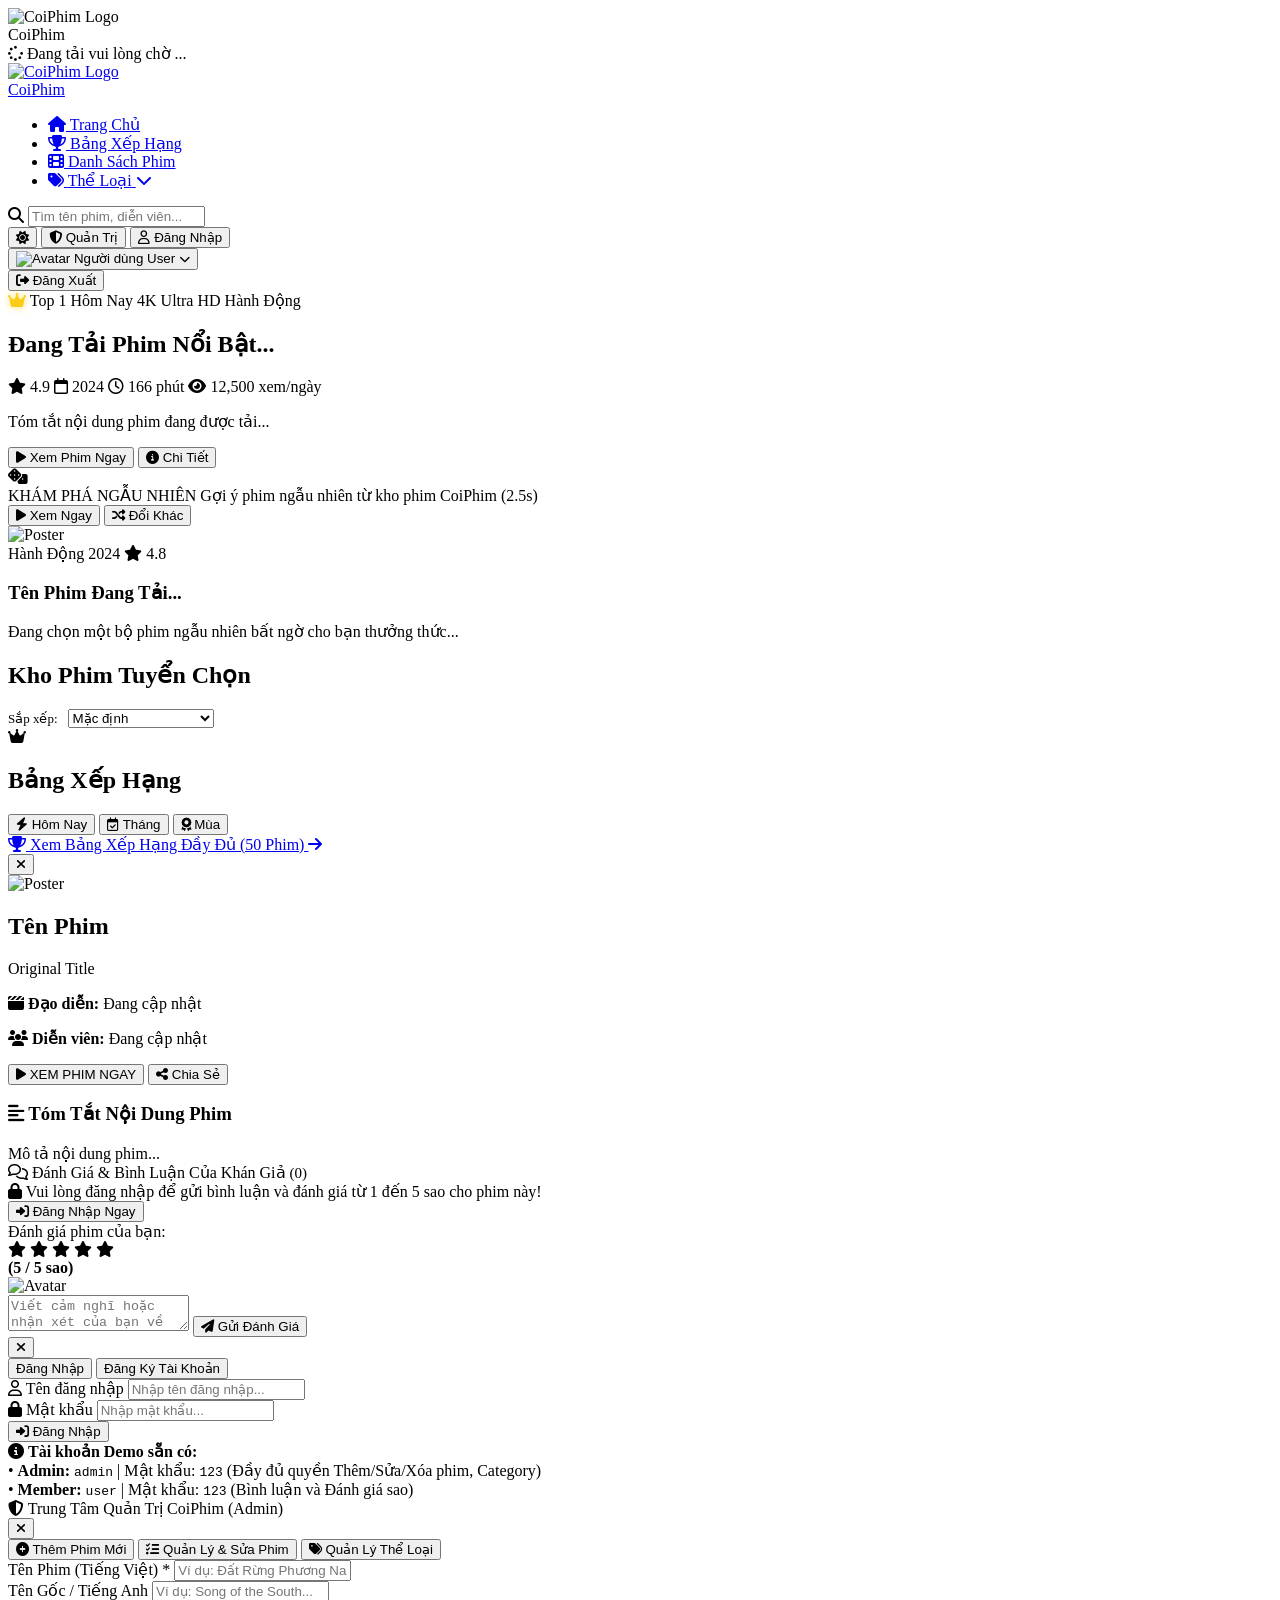
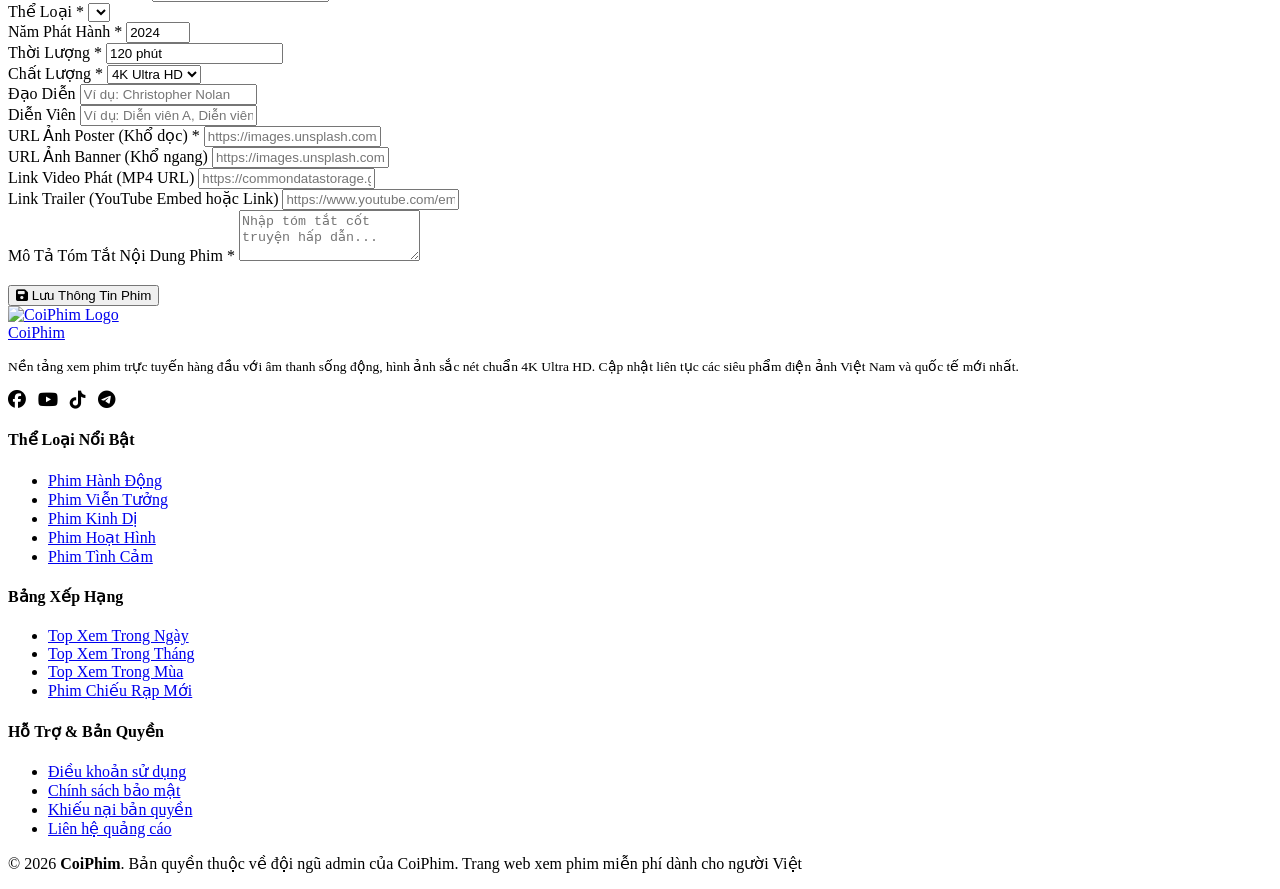
==== index.html @ 81f43e24 "Add files via upload" ====
<!DOCTYPE html>
<html lang="vi" data-theme="dark">
<head>
    <meta charset="UTF-8">
    <meta name="viewport" content="width=device-width, initial-scale=1.0">
    <title>CoiPhim - Xem Phim Online Chất Lượng Cao Miễn Phí</title>
    <!-- Favicon -->
    <link rel="icon" type="image/png" href="images/logo.png">
    <!-- Font Awesome 6 Icons -->
    <link rel="stylesheet" href="https://cdnjs.cloudflare.com/ajax/libs/font-awesome/6.4.2/css/all.min.css">
    <!-- Google Fonts: K2D -->
    <link rel="preconnect" href="https://fonts.googleapis.com">
    <link rel="preconnect" href="https://fonts.gstatic.com" crossorigin>
    <link href="https://fonts.googleapis.com/css2?family=K2D:ital,wght@0,300;0,400;0,500;0,600;0,700;0,800;1,400;1,600&display=swap" rel="stylesheet">
    <!-- Main CSS -->
    <link rel="stylesheet" href="css/style.css">
</head>
<body>

    <!-- ====================================================================
         1. MÀN HÌNH CHUYỂN CẢNH & LOADING (PAGE TRANSITION PRELOADER)
         ==================================================================== -->
    <div id="splash-screen">
        <div class="top-nav-progress" id="top-nav-progress"></div>
        <div class="splash-content">
            <div class="splash-logo-wrapper">
                <div class="splash-ring"></div>
                <div class="splash-ring-inner"></div>
                <img src="images/logo.png" alt="CoiPhim Logo" class="splash-logo-img">
            </div>
            <div class="splash-brand">
                <span class="brand-coi">Coi</span><span class="brand-phim">Phim</span>
            </div>
            <div class="splash-message" id="splash-message">
                <i class="fa-solid fa-spinner fa-spin" style="color: var(--color-gold); font-size: 15px;" id="splash-spinner"></i>
                <span id="splash-text">Đang tải vui lòng chờ</span>
                <span class="splash-dots">
                    <span>.</span><span>.</span><span>.</span>
                </span>
            </div>
            <div class="splash-progress-bar">
                <div class="splash-progress-fill" id="splash-progress-fill"></div>
            </div>
        </div>
    </div>

    <!-- ====================================================================
         2. HEADER & THANH ĐIỀU HƯỚNG
         ==================================================================== -->
    <header class="site-header">
        <div class="header-container">
            <!-- Brand Logo CoiPhim -->
            <a href="#" class="brand-logo" id="header-logo-link">
                <img src="images/logo.png" alt="CoiPhim Logo" class="brand-logo-img">
                <div>
                    <span class="brand-coi">Coi</span><span class="brand-phim">Phim</span>
                </div>
            </a>

            <!-- Navigation Links -->
            <ul class="nav-links">
                <li><a href="#" class="nav-link active" id="nav-home"><i class="fa-solid fa-house"></i> Trang Chủ</a></li>
                <li><a href="ranking.html" class="nav-link"><i class="fa-solid fa-trophy"></i> Bảng Xếp Hạng</a></li>
                <li><a href="#catalog-section" class="nav-link"><i class="fa-solid fa-film"></i> Danh Sách Phim</a></li>
                <!-- Thể Loại (Đồng bộ thiết kế với Bảng Xếp Hạng & Danh Sách Phim) -->
                <li class="nav-dropdown-item" id="header-filter-wrap">
                    <a href="javascript:void(0)" class="nav-link nav-dropdown-link" id="header-filter-btn" title="Danh mục thể loại phim">
                        <i class="fa-solid fa-tags"></i>
                        <span id="header-filter-label">Thể Loại</span>
                        <i class="fa-solid fa-chevron-down nav-dropdown-arrow"></i>
                    </a>
                    <div class="header-filter-dropdown" id="header-filter-dropdown">
                        <!-- Javascript sẽ render động danh sách thể loại vào đây -->
                    </div>
                </li>
            </ul>

            <!-- Header Actions -->
            <div class="header-actions">
                <!-- Search Box -->
                <div class="search-box">
                    <i class="fa-solid fa-magnifying-glass"></i>
                    <input type="text" id="search-input" placeholder="Tìm tên phim, diễn viên...">
                </div>

                <!-- Theme Toggle Button (Dark / Light Mode) -->
                <button class="theme-toggle-btn" id="theme-toggle-btn" title="Chuyển chế độ Sáng / Tối">
                    <i class="fa-solid fa-sun" id="theme-icon"></i>
                </button>

                <!-- Admin Button (Chỉ hiển thị khi Role là Admin) -->
                <button class="btn-admin-nav" id="btn-admin-nav">
                    <i class="fa-solid fa-shield-halved"></i> Quản Trị
                </button>

                <!-- Guest Login Button (Chưa đăng nhập) -->
                <button class="btn-login" id="btn-open-login">
                    <i class="fa-regular fa-user"></i> Đăng Nhập
                </button>

                <!-- User Profile Menu (Đã đăng nhập) -->
                <div class="user-profile-menu" id="user-profile-menu">
                    <button class="user-avatar-btn" id="user-avatar-btn">
                        <img src="" alt="Avatar" class="user-avatar-img" id="header-user-avatar">
                        <span class="user-name" id="header-user-name">Người dùng</span>
                        <span class="user-role-badge" id="header-user-role">User</span>
                        <i class="fa-solid fa-chevron-down" style="font-size: 11px; color: var(--text-secondary);"></i>
                    </button>
                    <div class="user-dropdown-content" id="user-dropdown-content">
                        <button class="dropdown-item" id="dropdown-admin-item" style="display: none;">
                            <i class="fa-solid fa-screwdriver-wrench" style="color: var(--color-gold);"></i> Bảng Quản Trị
                        </button>
                        <div class="dropdown-divider" id="dropdown-admin-divider" style="display: none;"></div>
                        <button class="dropdown-item" id="btn-logout" style="color: var(--color-ruby);">
                            <i class="fa-solid fa-right-from-bracket"></i> Đăng Xuất
                        </button>
                    </div>
                </div>
            </div>
        </div>
    </header>

    <!-- ====================================================================
         3. HERO SHOWCASE SECTION (BANNER CHẠY TOP 10 LƯỢT XEM TRONG NGÀY)
         Tự động chuyển tiếp giữa Top 10 phim trong ngày mỗi 1 giây
         ==================================================================== -->
    <section class="hero-section" id="hero-banner" style="background-image: url('https://image.tmdb.org/t/p/w1280/uhUO7vQQKvCTfQWubOt5MAKokbL.jpg');">
        <div class="hero-overlay"></div>
        <div class="hero-container">
            <div class="hero-content" id="hero-content-box">
                <div class="hero-badge-wrap">
                    <span class="badge-featured" id="hero-rank-badge">
                        <i class="fa-solid fa-crown" style="color: #facc15; text-shadow: 0 0 8px rgba(250, 204, 21, 0.6);"></i> <span>Top 1 Hôm Nay</span>
                    </span>
                    <span class="badge-quality" id="hero-quality">4K Ultra HD</span>
                    <span class="badge-quality" id="hero-category">Hành Động</span>
                </div>
                <h1 class="hero-title" id="hero-title">Đang Tải Phim Nổi Bật...</h1>
                <div class="hero-meta">
                    <span class="hero-rating"><i class="fa-solid fa-star"></i> <span id="hero-rating">4.9</span></span>
                    <span><i class="fa-regular fa-calendar"></i> <span id="hero-year">2024</span></span>
                    <span><i class="fa-regular fa-clock"></i> <span id="hero-duration">166 phút</span></span>
                    <span><i class="fa-solid fa-eye"></i> <span id="hero-views">12,500</span> xem/ngày</span>
                </div>
                <p class="hero-description" id="hero-description">
                    Tóm tắt nội dung phim đang được tải...
                </p>
                <div class="hero-buttons">
                    <button class="btn-hero-watch" id="hero-watch-btn">
                        <i class="fa-solid fa-play"></i> Xem Phim Ngay
                    </button>
                    <button class="btn-hero-info" id="hero-info-btn">
                        <i class="fa-solid fa-circle-info"></i> Chi Tiết
                    </button>
                </div>
            </div>
        </div>
    </section>

    <!-- ====================================================================
         3.1. BANNER PHỤ: CHUYỂN NGẪU NHIÊN CÁC PHIM TRONG CƠ SỞ DỮ LIỆU
         - Cách banner chính một khoảng lớn hơn (margin-top: 55px)
         - Chiều rộng lớn khoảng một nửa chiều rộng banner chính (~820px)
         ==================================================================== -->
    <section class="sub-hero-banner" id="sub-hero-banner">
        <div class="sub-banner-container">
            <!-- Thanh Tiêu Đề & Hành Động Của Banner Phụ -->
            <div class="sub-banner-top-bar">
                <div class="sub-banner-label">
                    <div class="sub-banner-icon-box">
                        <i class="fa-solid fa-dice" id="sub-banner-dice-icon"></i>
                    </div>
                    <div>
                        <span class="sub-banner-title">KHÁM PHÁ NGẪU NHIÊN</span>
                        <span class="sub-banner-subtitle">Gợi ý phim ngẫu nhiên từ kho phim CoiPhim (2.5s)</span>
                    </div>
                </div>
                <div class="sub-banner-actions">
                    <button class="btn-sub-watch" id="btn-sub-watch">
                        <i class="fa-solid fa-play"></i> Xem Ngay
                    </button>
                    <button class="btn-sub-roll" id="btn-sub-roll" title="Đổi ngẫu nhiên phim khác ngay">
                        <i class="fa-solid fa-shuffle"></i> Đổi Khác
                    </button>
                </div>
            </div>

            <!-- Card Phim Ngẫu Nhiên Chuyển Động -->
            <div class="sub-banner-movie-card" id="sub-banner-card">
                <img src="" alt="Poster" class="sub-banner-poster" id="sub-banner-poster" onerror="this.onerror=null; this.src='https://images.unsplash.com/photo-1489599849927-2ee91cede3ba?auto=format&fit=crop&w=600&q=80';">
                <div class="sub-banner-info">
                    <div class="sub-banner-meta-row">
                        <span class="sub-banner-tag" id="sub-banner-category">Hành Động</span>
                        <span class="sub-banner-year" id="sub-banner-year">2024</span>
                        <span class="sub-banner-rating"><i class="fa-solid fa-star"></i> <span id="sub-banner-rating">4.8</span></span>
                        <span class="sub-banner-pulse-dot" title="Tự động cập nhật ngẫu nhiên mỗi 2,5 giây"></span>
                    </div>
                    <h3 class="sub-banner-title-movie" id="sub-banner-title">Tên Phim Đang Tải...</h3>
                    <p class="sub-banner-desc" id="sub-banner-desc">Đang chọn một bộ phim ngẫu nhiên bất ngờ cho bạn thưởng thức...</p>
                </div>
            </div>
        </div>
    </section>

    <!-- ====================================================================
         4 & 5. BỐ CỤC NỘI DUNG CHÍNH (2 CỘT):
         - CỘT CHÍNH (BÊN TRÁI): KHO PHIM TUYỂN CHỌN (10 PHIM / TRANG & PHÂN TRANG)
         - CỘT PHỤ (BÊN PHẢI): BẢNG XẾP HẠNG HÌNH CHỮ NHẬT THẲNG ĐỨNG
         ==================================================================== -->
    <div class="home-two-col-layout">
        <!-- CỘT CHÍNH (BÊN TRÁI): KHO PHIM TUYỂN CHỌN -->
        <main class="main-content" id="catalog-section">
            <!-- Toolbar tiêu đề & Sắp xếp -->
            <div class="catalog-toolbar">
                <div class="section-heading">
                    <div class="section-indicator"></div>
                    <h2 id="catalog-heading">Kho Phim Tuyển Chọn</h2>
                </div>

                <!-- Sắp xếp dropdown -->
                <div style="display: flex; align-items: center; gap: 10px;">
                    <label for="sort-select" style="font-size: 13px; color: var(--text-secondary);">Sắp xếp:</label>
                    <select id="sort-select" class="sort-select">
                        <option value="default">Mặc định</option>
                        <option value="views">Lượt xem nhiều nhất</option>
                        <option value="rating">Đánh giá cao nhất</option>
                        <option value="newest">Năm mới nhất</option>
                    </select>
                </div>
            </div>

            <!-- Lưới Phim Grid (12 phim / trang) -->
            <div class="movies-grid" id="movies-grid">
                <!-- Render động bằng JS -->
            </div>

            <!-- Thanh Phân Trang (Pagination: 12 phim / trang) -->
            <div class="pagination-wrapper" id="pagination-wrapper">
                <div class="pagination-controls" id="pagination-controls">
                    <!-- Render các nút trang động bằng JS -->
                </div>
            </div>
        </main>

        <!-- CỘT PHỤ (BÊN PHẢI): BẢNG XẾP HẠNG HÌNH CHỮ NHẬT THẲNG ĐỨNG -->
        <aside class="ranking-section" id="ranking-section">
            <div class="ranking-card vertical-ranking">
                <div class="ranking-header">
                    <div class="ranking-title-wrap">
                        <i class="fa-solid fa-crown ranking-icon"></i>
                        <h2 class="ranking-title">Bảng Xếp Hạng</h2>
                    </div>
                    <!-- Tabs Lựa Chọn: Hôm Nay, Tháng, Mùa -->
                    <div class="ranking-tabs">
                        <button class="ranking-tab-btn active" data-period="today">
                            <i class="fa-solid fa-bolt"></i> Hôm Nay
                        </button>
                        <button class="ranking-tab-btn" data-period="month">
                            <i class="fa-regular fa-calendar-check"></i> Tháng
                        </button>
                        <button class="ranking-tab-btn" data-period="season">
                            <i class="fa-solid fa-award"></i> Mùa
                        </button>
                    </div>
                </div>

                <!-- Top 3 Phim Dẫn Đầu (Xếp dọc) -->
                <div class="top3-grid" id="ranking-top3-grid">
                    <!-- Javascript sẽ render Top 3 vào đây -->
                </div>

                <!-- Các Phim Hạng 4 đến 10 (Xếp dọc) -->
                <div class="ranking-list-rest" id="ranking-rest-list">
                    <!-- Javascript sẽ render danh sách 4-10 vào đây -->
                </div>

                <!-- Nút liên kết đến Trang Bảng Xếp Hạng Toàn Diện -->
                <a href="ranking.html" class="btn-ranking-view-all">
                    <i class="fa-solid fa-trophy"></i> Xem Bảng Xếp Hạng Đầy Đủ (50 Phim) <i class="fa-solid fa-arrow-right"></i>
                </a>
            </div>
        </aside>
    </div>

    <!-- ====================================================================
         6. MODAL XEM CHI TIẾT PHIM, ĐÁNH GIÁ, COMMENT & NÚT XEM PHIM
         (Khi bấm vào thẻ phim: hiện mô tả, đánh giá, comment và nút Xem Phim.
          Bấm nút Xem Phim sẽ chuyển sang trang xem phim watch.html)
         ==================================================================== -->
    <div class="modal-overlay" id="player-modal">
        <div class="modal-container movie-detail-modal-container">
            <button class="modal-close-btn" id="modal-player-close" title="Đóng">
                <i class="fa-solid fa-xmark"></i>
            </button>

            <!-- Banner Header của Modal Chi Tiết Phim -->
            <div class="modal-detail-hero" id="modal-detail-hero">
                <div class="modal-detail-hero-overlay"></div>
                <div class="modal-detail-hero-content">
                    <img src="" alt="Poster" class="modal-detail-poster" id="detail-modal-poster" onerror="this.onerror=null; this.src='https://images.unsplash.com/photo-1489599849927-2ee91cede3ba?auto=format&fit=crop&w=600&q=80';">
                    <div class="modal-detail-main-info">
                        <h2 class="modal-movie-title" id="player-movie-title">Tên Phim</h2>
                        <div class="modal-movie-original" id="player-movie-original">Original Title</div>

                        <div class="modal-movie-tags" id="player-movie-tags">
                            <!-- Tags JS chèn vào -->
                        </div>

                        <div class="modal-crew-meta">
                            <p><strong><i class="fa-solid fa-clapperboard" style="color: var(--color-gold);"></i> Đạo diễn:</strong> <span id="detail-modal-director">Đang cập nhật</span></p>
                            <p><strong><i class="fa-solid fa-users" style="color: var(--color-lapis);"></i> Diễn viên:</strong> <span id="detail-modal-actors">Đang cập nhật</span></p>
                        </div>

                        <!-- NÚT BẤM XEM PHIM ĐỂ LOAD SANG TRANG XEM PHIM MỚI (watch.html) -->
                        <div class="modal-action-row">
                            <button class="btn-detail-watch-now" id="btn-modal-watch-now">
                                <i class="fa-solid fa-play"></i> XEM PHIM NGAY
                            </button>
                            <button class="btn-detail-share" id="btn-modal-share" title="Sao chép liên kết">
                                <i class="fa-solid fa-share-nodes"></i> Chia Sẻ
                            </button>
                        </div>
                    </div>
                </div>
            </div>

            <!-- Nội dung tóm tắt & Bình luận cuộn được -->
            <div class="modal-scrollable-body">
                <!-- Tóm tắt nội dung -->
                <div class="modal-synopsis-section">
                    <h3 class="modal-section-title"><i class="fa-solid fa-align-left" style="color: var(--color-ruby);"></i> Tóm Tắt Nội Dung Phim</h3>
                    <div class="modal-synopsis" id="player-movie-description">
                        Mô tả nội dung phim...
                    </div>
                </div>

                <!-- KHU VỰC BÌNH LUẬN VÀ ĐÁNH GIÁ PHIM -->
                <div class="comments-section">
                    <div class="comments-header">
                        <div class="comments-count-title">
                            <i class="fa-regular fa-comments" style="color: var(--color-ruby);"></i>
                            Đánh Giá & Bình Luận Của Khán Giả
                            <span id="player-comment-counter" style="color: var(--color-gold); font-size: 15px;">(0)</span>
                        </div>
                    </div>

                    <!-- THÔNG BÁO CHO KHÁCH CHƯA ĐĂNG NHẬP -->
                    <div class="auth-warning-box" id="auth-warning-box">
                        <div class="auth-warning-text">
                            <i class="fa-solid fa-lock"></i>
                            <span>Vui lòng đăng nhập để gửi bình luận và đánh giá từ 1 đến 5 sao cho phim này!</span>
                        </div>
                        <button class="btn-auth-trigger" id="btn-trigger-login-comment">
                            <i class="fa-solid fa-right-to-bracket"></i> Đăng Nhập Ngay
                        </button>
                    </div>

                    <!-- KHUNG ĐÁNH GIÁ SAO VÀ BÌNH LUẬN KHI ĐÃ ĐĂNG NHẬP -->
                    <div class="comment-form-box" id="comment-form-box">
                        <div class="rating-input-row">
                            <span>Đánh giá phim của bạn:</span>
                            <div class="star-rating-select" id="star-rating-select">
                                <i class="fa-solid fa-star active" data-rating="1"></i>
                                <i class="fa-solid fa-star active" data-rating="2"></i>
                                <i class="fa-solid fa-star active" data-rating="3"></i>
                                <i class="fa-solid fa-star active" data-rating="4"></i>
                                <i class="fa-solid fa-star active" data-rating="5"></i>
                            </div>
                            <span id="selected-rating-text" style="color: var(--color-gold); font-weight: 700;">(5 / 5 sao)</span>
                        </div>

                        <div class="comment-input-area">
                            <img src="" alt="Avatar" class="comment-avatar-current" id="comment-current-avatar">
                            <div class="comment-input-wrap">
                                <textarea class="comment-textarea" id="comment-text-input" placeholder="Viết cảm nghĩ hoặc nhận xét của bạn về bộ phim này..."></textarea>
                                <button class="comment-submit-btn" id="btn-submit-comment">
                                    <i class="fa-solid fa-paper-plane"></i> Gửi Đánh Giá
                                </button>
                            </div>
                        </div>
                    </div>

                    <!-- DANH SÁCH BÌNH LUẬN -->
                    <div class="comments-list" id="comments-list-container">
                        <!-- Render động bằng JS -->
                    </div>
                </div>
            </div>
        </div>
    </div>

    <!-- ====================================================================
         7. MODAL ĐĂNG NHẬP / ĐĂNG KÝ
         ==================================================================== -->
    <div class="modal-overlay" id="auth-modal">
        <div class="auth-modal-card">
            <button class="modal-close-btn" id="modal-auth-close" title="Đóng">
                <i class="fa-solid fa-xmark"></i>
            </button>

            <!-- Tabs Chuyển Đổi Đăng Nhập / Đăng Ký -->
            <div class="auth-modal-tabs">
                <button class="auth-tab-btn active" id="tab-login-btn">Đăng Nhập</button>
                <button class="auth-tab-btn" id="tab-register-btn">Đăng Ký Tài Khoản</button>
            </div>

            <!-- Form Đăng Nhập -->
            <form id="form-login">
                <div class="form-group">
                    <label for="login-username"><i class="fa-regular fa-user"></i> Tên đăng nhập</label>
                    <input type="text" id="login-username" class="form-control" placeholder="Nhập tên đăng nhập..." required autocomplete="username">
                </div>
                <div class="form-group">
                    <label for="login-password"><i class="fa-solid fa-lock"></i> Mật khẩu</label>
                    <input type="password" id="login-password" class="form-control" placeholder="Nhập mật khẩu..." required autocomplete="current-password">
                </div>
                <button type="submit" class="btn-form-submit">
                    <i class="fa-solid fa-right-to-bracket"></i> Đăng Nhập
                </button>

                <!-- Gợi ý tài khoản demo -->
                <div class="demo-account-hint">
                    <i class="fa-solid fa-circle-info" style="color: var(--color-gold);"></i> <strong>Tài khoản Demo sẵn có:</strong><br>
                    • <strong>Admin:</strong> <code>admin</code> | Mật khẩu: <code>123</code> (Đầy đủ quyền Thêm/Sửa/Xóa phim, Category)<br>
                    • <strong>Member:</strong> <code>user</code> | Mật khẩu: <code>123</code> (Bình luận và Đánh giá sao)
                </div>
            </form>

            <!-- Form Đăng Ký (Ban đầu ẩn) -->
            <form id="form-register" style="display: none;">
                <div class="form-group">
                    <label for="register-fullname"><i class="fa-solid fa-signature"></i> Họ và tên</label>
                    <input type="text" id="register-fullname" class="form-control" placeholder="Ví dụ: Nguyễn Văn A..." required>
                </div>
                <div class="form-group">
                    <label for="register-username"><i class="fa-regular fa-user"></i> Tên đăng nhập</label>
                    <input type="text" id="register-username" class="form-control" placeholder="Tên đăng nhập không dấu..." required autocomplete="username">
                </div>
                <div class="form-group">
                    <label for="register-password"><i class="fa-solid fa-lock"></i> Mật khẩu</label>
                    <input type="password" id="register-password" class="form-control" placeholder="Tạo mật khẩu..." required autocomplete="new-password">
                </div>
                <button type="submit" class="btn-form-submit" style="background: linear-gradient(135deg, var(--color-lapis), var(--color-lapis-dark));">
                    <i class="fa-solid fa-user-plus"></i> Tạo Tài Khoản Mới
                </button>
            </form>
        </div>
    </div>

    <!-- ====================================================================
         8. BẢNG QUẢN TRỊ ADMIN (ADMIN PANEL)
         (Chỉ tài khoản Role = 'admin' mới được phép sử dụng)
         ==================================================================== -->
    <div class="modal-overlay" id="admin-modal">
        <div class="admin-modal-card">
            <div class="admin-header">
                <div class="admin-title">
                    <i class="fa-solid fa-shield-halved"></i> Trung Tâm Quản Trị CoiPhim (Admin)
                </div>
                <button class="modal-close-btn" id="modal-admin-close" title="Đóng">
                    <i class="fa-solid fa-xmark"></i>
                </button>
            </div>

            <!-- Admin Tabs: Thêm Phim Mới, Quản Lý Phim, Thêm Category -->
            <div class="admin-tabs">
                <button class="admin-tab-btn active" id="admin-tab-add-btn">
                    <i class="fa-solid fa-plus-circle"></i> Thêm Phim Mới
                </button>
                <button class="admin-tab-btn" id="admin-tab-list-btn">
                    <i class="fa-solid fa-list-check"></i> Quản Lý & Sửa Phim
                </button>
                <button class="admin-tab-btn" id="admin-tab-cat-btn">
                    <i class="fa-solid fa-tags"></i> Quản Lý Thể Loại
                </button>
            </div>

            <div class="admin-body">
                <!-- TAB 1: FORM THÊM / CẬP NHẬT PHIM -->
                <div id="admin-tab-movie-form-wrap">
                    <form id="admin-movie-form">
                        <input type="hidden" id="admin-movie-id" value="">
                        <div class="admin-form-grid">
                            <div class="form-group">
                                <label for="m-title">Tên Phim (Tiếng Việt) *</label>
                                <input type="text" id="m-title" class="form-control" placeholder="Ví dụ: Đất Rừng Phương Nam..." required>
                            </div>
                            <div class="form-group">
                                <label for="m-original-title">Tên Gốc / Tiếng Anh</label>
                                <input type="text" id="m-original-title" class="form-control" placeholder="Ví dụ: Song of the South...">
                            </div>
                            <div class="form-group">
                                <label for="m-category">Thể Loại *</label>
                                <select id="m-category" class="form-control" required>
                                    <!-- Render categories từ DB -->
                                </select>
                            </div>
                            <div class="form-group">
                                <label for="m-year">Năm Phát Hành *</label>
                                <input type="number" id="m-year" class="form-control" min="1990" max="2030" value="2024" required>
                            </div>
                            <div class="form-group">
                                <label for="m-duration">Thời Lượng *</label>
                                <input type="text" id="m-duration" class="form-control" placeholder="Ví dụ: 120 phút" value="120 phút" required>
                            </div>
                            <div class="form-group">
                                <label for="m-quality">Chất Lượng *</label>
                                <select id="m-quality" class="form-control" required>
                                    <option value="4K Ultra HD">4K Ultra HD</option>
                                    <option value="FHD 1080p">FHD 1080p</option>
                                    <option value="HD 720p">HD 720p</option>
                                </select>
                            </div>
                            <div class="form-group">
                                <label for="m-director">Đạo Diễn</label>
                                <input type="text" id="m-director" class="form-control" placeholder="Ví dụ: Christopher Nolan">
                            </div>
                            <div class="form-group">
                                <label for="m-actors">Diễn Viên</label>
                                <input type="text" id="m-actors" class="form-control" placeholder="Ví dụ: Diễn viên A, Diễn viên B">
                            </div>
                            <div class="form-group grid-full-width">
                                <label for="m-poster">URL Ảnh Poster (Khổ dọc) *</label>
                                <input type="url" id="m-poster" class="form-control" placeholder="https://images.unsplash.com/..." required>
                            </div>
                            <div class="form-group grid-full-width">
                                <label for="m-banner">URL Ảnh Banner (Khổ ngang)</label>
                                <input type="url" id="m-banner" class="form-control" placeholder="https://images.unsplash.com/...">
                            </div>
                            <div class="form-group">
                                <label for="m-videourl">Link Video Phát (MP4 URL)</label>
                                <input type="url" id="m-videourl" class="form-control" placeholder="https://commondatastorage.googleapis.com/.../BigBuckBunny.mp4">
                            </div>
                            <div class="form-group">
                                <label for="m-trailerurl">Link Trailer (YouTube Embed hoặc Link)</label>
                                <input type="text" id="m-trailerurl" class="form-control" placeholder="https://www.youtube.com/embed/...">
                            </div>
                            <div class="form-group grid-full-width">
                                <label for="m-description">Mô Tả Tóm Tắt Nội Dung Phim *</label>
                                <textarea id="m-description" class="form-control" rows="3" placeholder="Nhập tóm tắt cốt truyện hấp dẫn..." required></textarea>
                            </div>
                        </div>

                        <div style="display: flex; gap: 12px; margin-top: 20px;">
                            <button type="submit" class="btn-form-submit" id="btn-save-movie">
                                <i class="fa-solid fa-floppy-disk"></i> Lưu Thông Tin Phim
                            </button>
                            <button type="button" class="btn-form-submit" id="btn-cancel-edit" style="display: none; background: #475569;">
                                Hủy Bỏ Sửa
                            </button>
                        </div>
                    </form>
                </div>

                <!-- TAB 2: DANH SÁCH & CẬP NHẬT / XÓA PHIM -->
                <div id="admin-tab-movie-list-wrap" style="display: none;">
                    <div class="admin-table-wrap">
                        <table class="admin-table">
                            <thead>
                                <tr>
                                    <th>Poster</th>
                                    <th>Tên Phim</th>
                                    <th>Thể Loại</th>
                                    <th>Năm</th>
                                    <th>Lượt Xem (Ngày)</th>
                                    <th>Đánh Giá</th>
                                    <th>Thao Tác</th>
                                </tr>
                            </thead>
                            <tbody id="admin-movies-tbody">
                                <!-- Render phim JS -->
                            </tbody>
                        </table>
                    </div>
                </div>

                <!-- TAB 3: QUẢN LÝ THỂ LOẠI (CATEGORY) -->
                <div id="admin-tab-category-wrap" style="display: none;">
                    <div class="category-manager-grid">
                        <!-- Form Thêm Category Mới -->
                        <div>
                            <h4 style="margin-bottom: 14px; color: var(--color-gold); font-size: 16px;">
                                <i class="fa-solid fa-plus"></i> Thêm Thể Loại Mới
                            </h4>
                            <form id="form-add-category">
                                <div class="form-group">
                                    <label for="cat-id">Mã định danh (ID - không dấu, viết liền)</label>
                                    <input type="text" id="cat-id" class="form-control" placeholder="Ví dụ: anime, drama, sports..." required>
                                </div>
                                <div class="form-group">
                                    <label for="cat-name">Tên hiển thị thể loại</label>
                                    <input type="text" id="cat-name" class="form-control" placeholder="Ví dụ: Anime Nhật Bản, Thể Thao..." required>
                                </div>
                                <button type="submit" class="btn-form-submit" style="background: linear-gradient(135deg, var(--color-gold), #b89428); color: #000;">
                                    <i class="fa-solid fa-check"></i> Xác Nhận Thêm Thể Loại
                                </button>
                            </form>
                        </div>

                        <!-- Danh Sách Thể Loại Hiện Có -->
                        <div>
                            <h4 style="margin-bottom: 14px; color: var(--color-gold); font-size: 16px;">
                                <i class="fa-solid fa-list"></i> Các Thể Loại Hiện Có
                            </h4>
                            <div class="category-list-box" id="admin-categories-list">
                                <!-- Render categories JS -->
                            </div>
                        </div>
                    </div>
                </div>
            </div>
        </div>
    </div>

    <!-- ====================================================================
         9. TOAST NOTIFICATION CONTAINER
         ==================================================================== -->
    <div id="toast-container"></div>

    <!-- ====================================================================
         10. FOOTER
         ==================================================================== -->
    <footer class="site-footer">
        <div class="footer-container">
            <div class="footer-col">
                <a href="#" class="brand-logo" style="margin-bottom: 12px;">
                    <img src="images/logo.png" alt="CoiPhim Logo" class="brand-logo-img">
                    <div>
                        <span class="brand-coi">Coi</span><span class="brand-phim">Phim</span>
                    </div>
                </a>
                <p style="font-size: 13.5px; color: var(--text-secondary); line-height: 1.6; margin-bottom: 14px;">
                    Nền tảng xem phim trực tuyến hàng đầu với âm thanh sống động, hình ảnh sắc nét chuẩn 4K Ultra HD. Cập nhật liên tục các siêu phẩm điện ảnh Việt Nam và quốc tế mới nhất.
                </p>
                <div style="display: flex; gap: 12px; color: var(--color-gold); font-size: 18px;">
                    <i class="fa-brands fa-facebook" style="cursor: pointer;"></i>
                    <i class="fa-brands fa-youtube" style="cursor: pointer;"></i>
                    <i class="fa-brands fa-tiktok" style="cursor: pointer;"></i>
                    <i class="fa-brands fa-telegram" style="cursor: pointer;"></i>
                </div>
            </div>

            <div class="footer-col">
                <h4>Thể Loại Nổi Bật</h4>
                <ul>
                    <li><a href="javascript:void(0)" onclick="filterByCategory('action')">Phim Hành Động</a></li>
                    <li><a href="javascript:void(0)" onclick="filterByCategory('sci-fi')">Phim Viễn Tưởng</a></li>
                    <li><a href="javascript:void(0)" onclick="filterByCategory('horror')">Phim Kinh Dị</a></li>
                    <li><a href="javascript:void(0)" onclick="filterByCategory('animation')">Phim Hoạt Hình</a></li>
                    <li><a href="javascript:void(0)" onclick="filterByCategory('romance')">Phim Tình Cảm</a></li>
                </ul>
            </div>

            <div class="footer-col">
                <h4>Bảng Xếp Hạng</h4>
                <ul>
                    <li><a href="#ranking-section" onclick="switchRankingPeriod('today')">Top Xem Trong Ngày</a></li>
                    <li><a href="#ranking-section" onclick="switchRankingPeriod('month')">Top Xem Trong Tháng</a></li>
                    <li><a href="#ranking-section" onclick="switchRankingPeriod('season')">Top Xem Trong Mùa</a></li>
                    <li><a href="#catalog-section">Phim Chiếu Rạp Mới</a></li>
                </ul>
            </div>

            <div class="footer-col">
                <h4>Hỗ Trợ & Bản Quyền</h4>
                <ul>
                    <li><a href="javascript:void(0)">Điều khoản sử dụng</a></li>
                    <li><a href="javascript:void(0)">Chính sách bảo mật</a></li>
                    <li><a href="javascript:void(0)">Khiếu nại bản quyền</a></li>
                    <li><a href="javascript:void(0)">Liên hệ quảng cáo</a></li>
                </ul>
            </div>
        </div>

        <div class="footer-bottom">
            <p>© 2026 <strong>CoiPhim</strong>. Bản quyền thuộc về đội ngũ admin của CoiPhim. Trang web xem phim miễn phí dành cho người Việt</p>
        </div>
    </footer>

    <!-- Scripts -->
    <script src="js/data.js"></script>
    <script src="js/auth.js"></script>
    <script src="js/page-transition.js"></script>
    <script src="js/app.js"></script>
    <script src="js/the-watcher.js"></script>
</body>
</html>
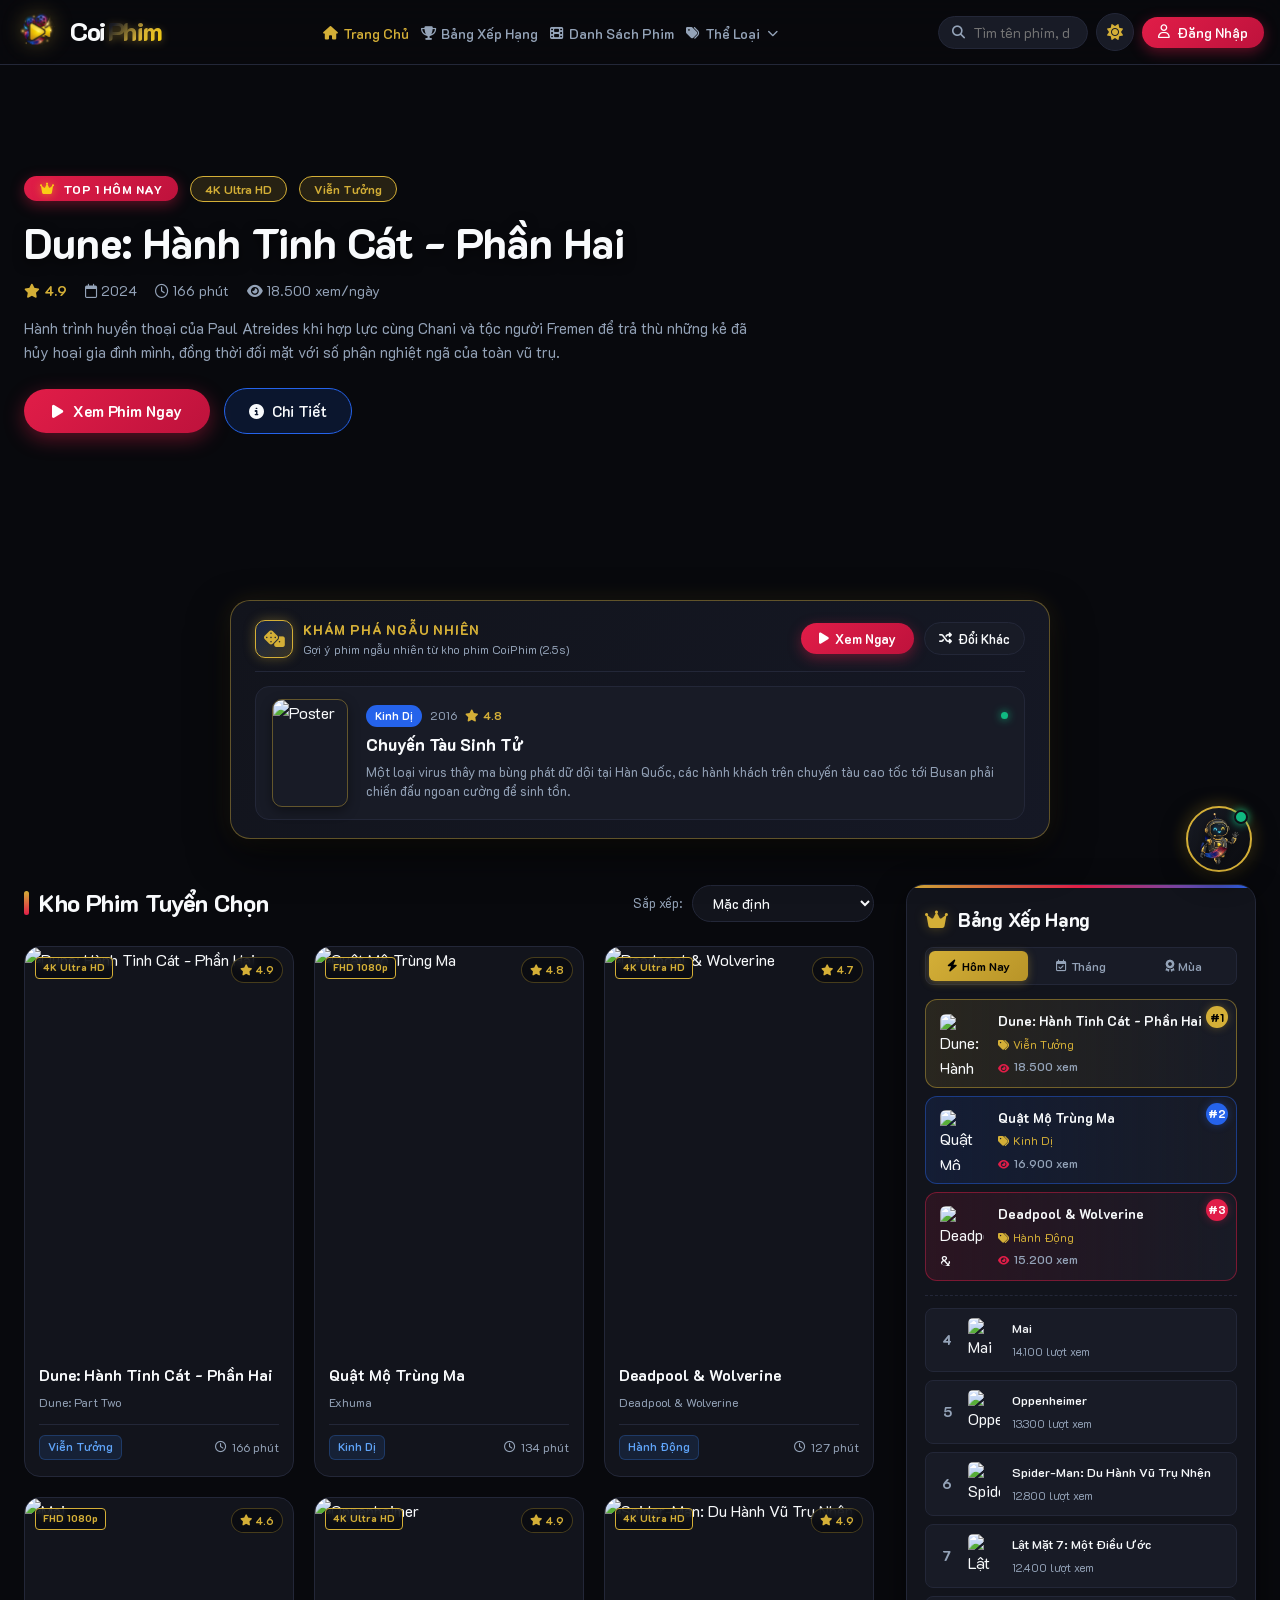
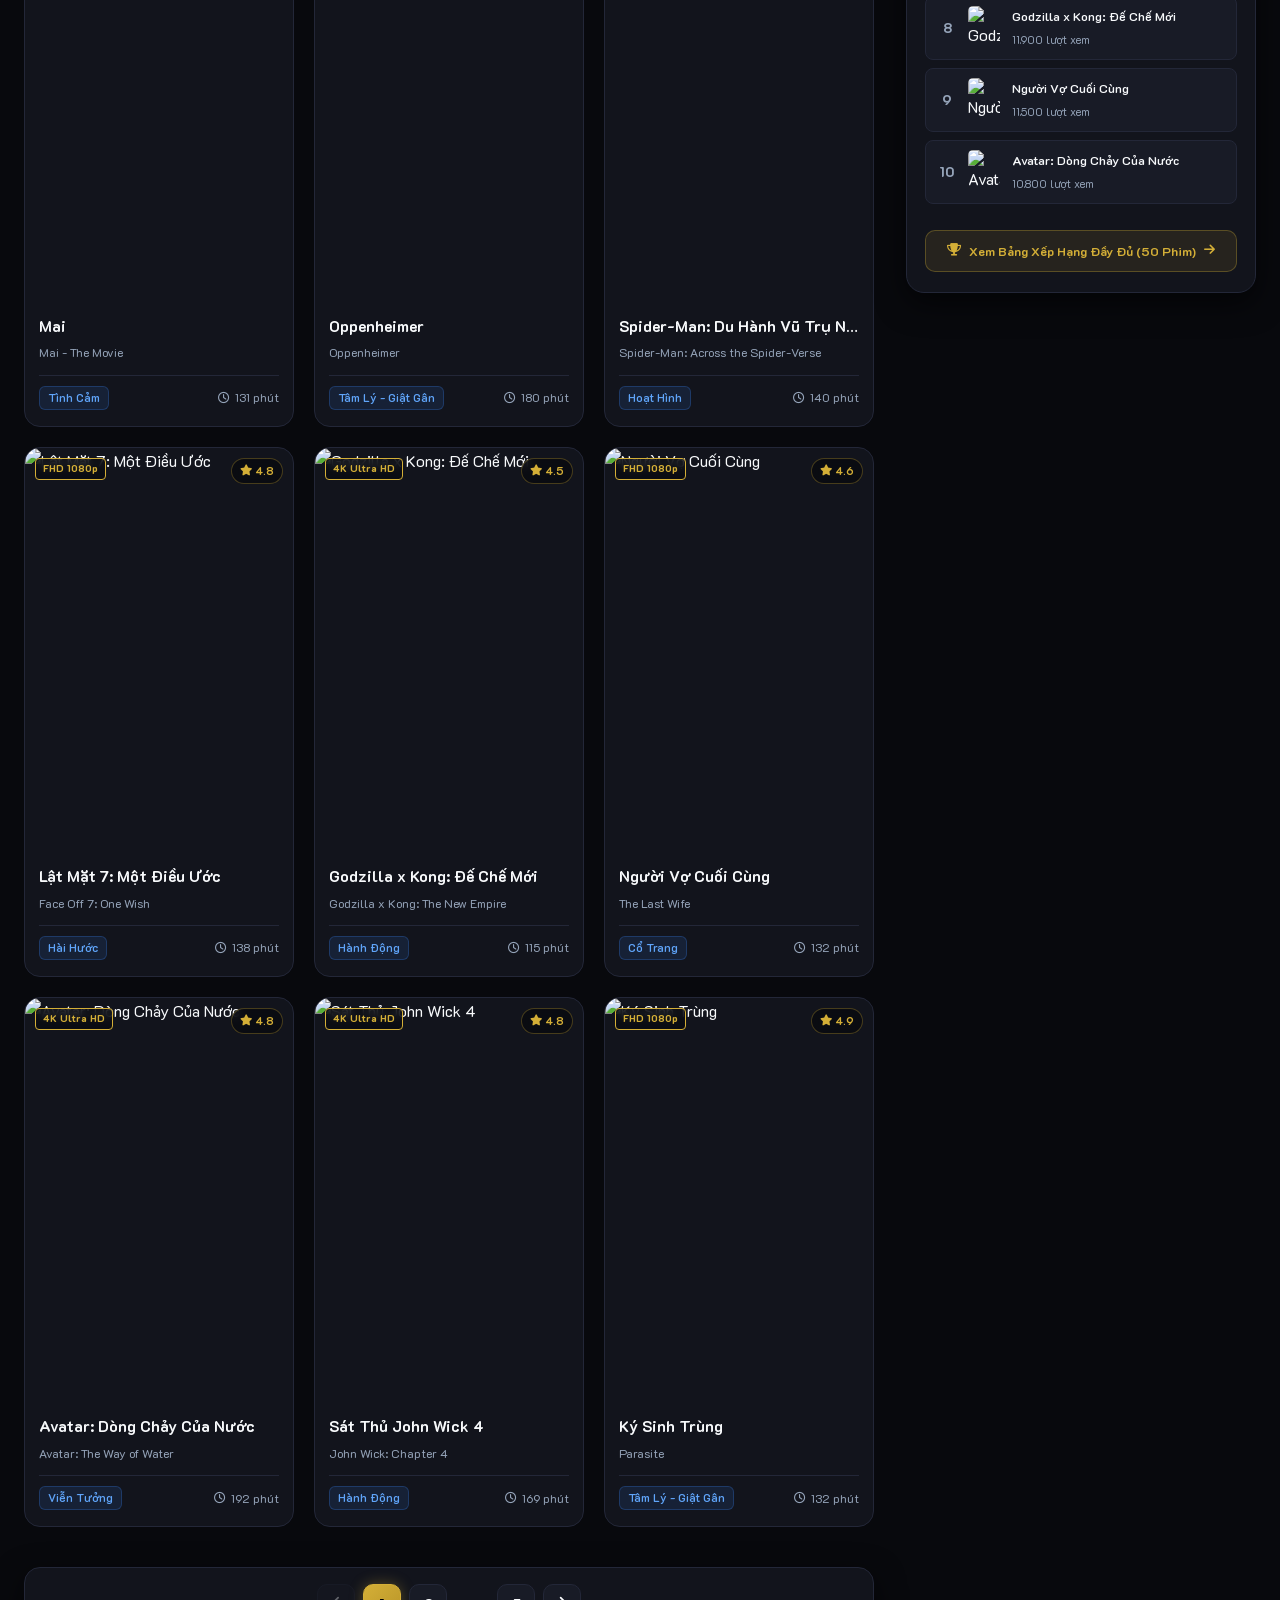
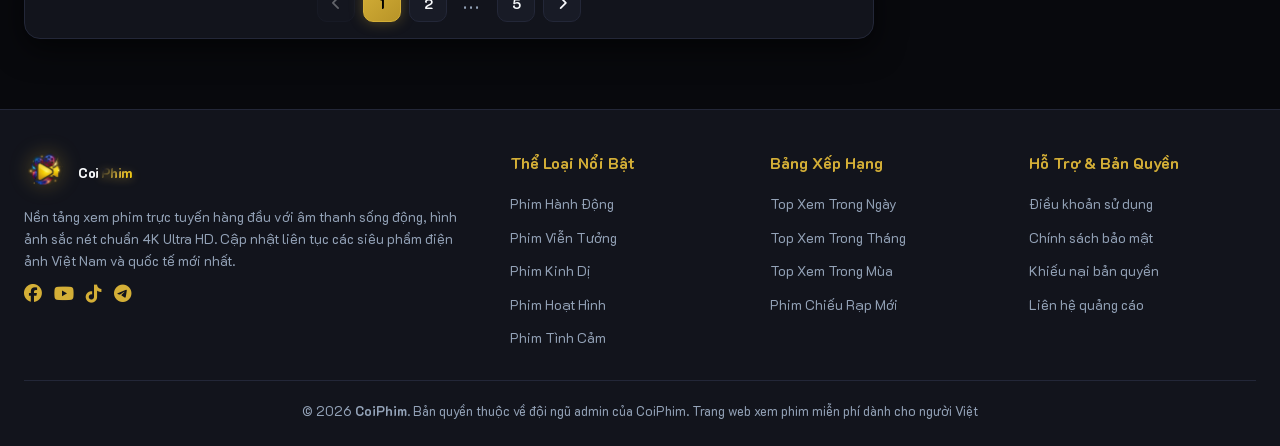
==== commit eb762ec1: "Update print statement from 'Hello' to 'Goodbye'" ====
--- a/index.html
+++ b/index.html
@@ -1,687 +1,14 @@
 <!DOCTYPE html>
-<html lang="vi" data-theme="dark">
+<html lang="vi">
 <head>
-    <meta charset="UTF-8">
-    <meta name="viewport" content="width=device-width, initial-scale=1.0">
-    <title>CoiPhim - Xem Phim Online Chất Lượng Cao Miễn Phí</title>
-    <!-- Favicon -->
-    <link rel="icon" type="image/png" href="images/logo.png">
-    <!-- Font Awesome 6 Icons -->
-    <link rel="stylesheet" href="https://cdnjs.cloudflare.com/ajax/libs/font-awesome/6.4.2/css/all.min.css">
-    <!-- Google Fonts: K2D -->
-    <link rel="preconnect" href="https://fonts.googleapis.com">
-    <link rel="preconnect" href="https://fonts.gstatic.com" crossorigin>
-    <link href="https://fonts.googleapis.com/css2?family=K2D:ital,wght@0,300;0,400;0,500;0,600;0,700;0,800;1,400;1,600&display=swap" rel="stylesheet">
-    <!-- Main CSS -->
-    <link rel="stylesheet" href="css/style.css">
+  <meta charset="UTF-8">
+  <meta http-equiv="refresh" content="0; url=coi-phim/">
+  <script>
+    window.location.replace("coi-phim/");
+  </script>
+  <title>Đang chuyển hướng...</title>
 </head>
 <body>
-
-    <!-- ====================================================================
-         1. MÀN HÌNH CHUYỂN CẢNH & LOADING (PAGE TRANSITION PRELOADER)
-         ==================================================================== -->
-    <div id="splash-screen">
-        <div class="top-nav-progress" id="top-nav-progress"></div>
-        <div class="splash-content">
-            <div class="splash-logo-wrapper">
-                <div class="splash-ring"></div>
-                <div class="splash-ring-inner"></div>
-                <img src="images/logo.png" alt="CoiPhim Logo" class="splash-logo-img">
-            </div>
-            <div class="splash-brand">
-                <span class="brand-coi">Coi</span><span class="brand-phim">Phim</span>
-            </div>
-            <div class="splash-message" id="splash-message">
-                <i class="fa-solid fa-spinner fa-spin" style="color: var(--color-gold); font-size: 15px;" id="splash-spinner"></i>
-                <span id="splash-text">Đang tải vui lòng chờ</span>
-                <span class="splash-dots">
-                    <span>.</span><span>.</span><span>.</span>
-                </span>
-            </div>
-            <div class="splash-progress-bar">
-                <div class="splash-progress-fill" id="splash-progress-fill"></div>
-            </div>
-        </div>
-    </div>
-
-    <!-- ====================================================================
-         2. HEADER & THANH ĐIỀU HƯỚNG
-         ==================================================================== -->
-    <header class="site-header">
-        <div class="header-container">
-            <!-- Brand Logo CoiPhim -->
-            <a href="#" class="brand-logo" id="header-logo-link">
-                <img src="images/logo.png" alt="CoiPhim Logo" class="brand-logo-img">
-                <div>
-                    <span class="brand-coi">Coi</span><span class="brand-phim">Phim</span>
-                </div>
-            </a>
-
-            <!-- Navigation Links -->
-            <ul class="nav-links">
-                <li><a href="#" class="nav-link active" id="nav-home"><i class="fa-solid fa-house"></i> Trang Chủ</a></li>
-                <li><a href="ranking.html" class="nav-link"><i class="fa-solid fa-trophy"></i> Bảng Xếp Hạng</a></li>
-                <li><a href="#catalog-section" class="nav-link"><i class="fa-solid fa-film"></i> Danh Sách Phim</a></li>
-                <!-- Thể Loại (Đồng bộ thiết kế với Bảng Xếp Hạng & Danh Sách Phim) -->
-                <li class="nav-dropdown-item" id="header-filter-wrap">
-                    <a href="javascript:void(0)" class="nav-link nav-dropdown-link" id="header-filter-btn" title="Danh mục thể loại phim">
-                        <i class="fa-solid fa-tags"></i>
-                        <span id="header-filter-label">Thể Loại</span>
-                        <i class="fa-solid fa-chevron-down nav-dropdown-arrow"></i>
-                    </a>
-                    <div class="header-filter-dropdown" id="header-filter-dropdown">
-                        <!-- Javascript sẽ render động danh sách thể loại vào đây -->
-                    </div>
-                </li>
-            </ul>
-
-            <!-- Header Actions -->
-            <div class="header-actions">
-                <!-- Search Box -->
-                <div class="search-box">
-                    <i class="fa-solid fa-magnifying-glass"></i>
-                    <input type="text" id="search-input" placeholder="Tìm tên phim, diễn viên...">
-                </div>
-
-                <!-- Theme Toggle Button (Dark / Light Mode) -->
-                <button class="theme-toggle-btn" id="theme-toggle-btn" title="Chuyển chế độ Sáng / Tối">
-                    <i class="fa-solid fa-sun" id="theme-icon"></i>
-                </button>
-
-                <!-- Admin Button (Chỉ hiển thị khi Role là Admin) -->
-                <button class="btn-admin-nav" id="btn-admin-nav">
-                    <i class="fa-solid fa-shield-halved"></i> Quản Trị
-                </button>
-
-                <!-- Guest Login Button (Chưa đăng nhập) -->
-                <button class="btn-login" id="btn-open-login">
-                    <i class="fa-regular fa-user"></i> Đăng Nhập
-                </button>
-
-                <!-- User Profile Menu (Đã đăng nhập) -->
-                <div class="user-profile-menu" id="user-profile-menu">
-                    <button class="user-avatar-btn" id="user-avatar-btn">
-                        <img src="" alt="Avatar" class="user-avatar-img" id="header-user-avatar">
-                        <span class="user-name" id="header-user-name">Người dùng</span>
-                        <span class="user-role-badge" id="header-user-role">User</span>
-                        <i class="fa-solid fa-chevron-down" style="font-size: 11px; color: var(--text-secondary);"></i>
-                    </button>
-                    <div class="user-dropdown-content" id="user-dropdown-content">
-                        <button class="dropdown-item" id="dropdown-admin-item" style="display: none;">
-                            <i class="fa-solid fa-screwdriver-wrench" style="color: var(--color-gold);"></i> Bảng Quản Trị
-                        </button>
-                        <div class="dropdown-divider" id="dropdown-admin-divider" style="display: none;"></div>
-                        <button class="dropdown-item" id="btn-logout" style="color: var(--color-ruby);">
-                            <i class="fa-solid fa-right-from-bracket"></i> Đăng Xuất
-                        </button>
-                    </div>
-                </div>
-            </div>
-        </div>
-    </header>
-
-    <!-- ====================================================================
-         3. HERO SHOWCASE SECTION (BANNER CHẠY TOP 10 LƯỢT XEM TRONG NGÀY)
-         Tự động chuyển tiếp giữa Top 10 phim trong ngày mỗi 1 giây
-         ==================================================================== -->
-    <section class="hero-section" id="hero-banner" style="background-image: url('https://image.tmdb.org/t/p/w1280/uhUO7vQQKvCTfQWubOt5MAKokbL.jpg');">
-        <div class="hero-overlay"></div>
-        <div class="hero-container">
-            <div class="hero-content" id="hero-content-box">
-                <div class="hero-badge-wrap">
-                    <span class="badge-featured" id="hero-rank-badge">
-                        <i class="fa-solid fa-crown" style="color: #facc15; text-shadow: 0 0 8px rgba(250, 204, 21, 0.6);"></i> <span>Top 1 Hôm Nay</span>
-                    </span>
-                    <span class="badge-quality" id="hero-quality">4K Ultra HD</span>
-                    <span class="badge-quality" id="hero-category">Hành Động</span>
-                </div>
-                <h1 class="hero-title" id="hero-title">Đang Tải Phim Nổi Bật...</h1>
-                <div class="hero-meta">
-                    <span class="hero-rating"><i class="fa-solid fa-star"></i> <span id="hero-rating">4.9</span></span>
-                    <span><i class="fa-regular fa-calendar"></i> <span id="hero-year">2024</span></span>
-                    <span><i class="fa-regular fa-clock"></i> <span id="hero-duration">166 phút</span></span>
-                    <span><i class="fa-solid fa-eye"></i> <span id="hero-views">12,500</span> xem/ngày</span>
-                </div>
-                <p class="hero-description" id="hero-description">
-                    Tóm tắt nội dung phim đang được tải...
-                </p>
-                <div class="hero-buttons">
-                    <button class="btn-hero-watch" id="hero-watch-btn">
-                        <i class="fa-solid fa-play"></i> Xem Phim Ngay
-                    </button>
-                    <button class="btn-hero-info" id="hero-info-btn">
-                        <i class="fa-solid fa-circle-info"></i> Chi Tiết
-                    </button>
-                </div>
-            </div>
-        </div>
-    </section>
-
-    <!-- ====================================================================
-         3.1. BANNER PHỤ: CHUYỂN NGẪU NHIÊN CÁC PHIM TRONG CƠ SỞ DỮ LIỆU
-         - Cách banner chính một khoảng lớn hơn (margin-top: 55px)
-         - Chiều rộng lớn khoảng một nửa chiều rộng banner chính (~820px)
-         ==================================================================== -->
-    <section class="sub-hero-banner" id="sub-hero-banner">
-        <div class="sub-banner-container">
-            <!-- Thanh Tiêu Đề & Hành Động Của Banner Phụ -->
-            <div class="sub-banner-top-bar">
-                <div class="sub-banner-label">
-                    <div class="sub-banner-icon-box">
-                        <i class="fa-solid fa-dice" id="sub-banner-dice-icon"></i>
-                    </div>
-                    <div>
-                        <span class="sub-banner-title">KHÁM PHÁ NGẪU NHIÊN</span>
-                        <span class="sub-banner-subtitle">Gợi ý phim ngẫu nhiên từ kho phim CoiPhim (2.5s)</span>
-                    </div>
-                </div>
-                <div class="sub-banner-actions">
-                    <button class="btn-sub-watch" id="btn-sub-watch">
-                        <i class="fa-solid fa-play"></i> Xem Ngay
-                    </button>
-                    <button class="btn-sub-roll" id="btn-sub-roll" title="Đổi ngẫu nhiên phim khác ngay">
-                        <i class="fa-solid fa-shuffle"></i> Đổi Khác
-                    </button>
-                </div>
-            </div>
-
-            <!-- Card Phim Ngẫu Nhiên Chuyển Động -->
-            <div class="sub-banner-movie-card" id="sub-banner-card">
-                <img src="" alt="Poster" class="sub-banner-poster" id="sub-banner-poster" onerror="this.onerror=null; this.src='https://images.unsplash.com/photo-1489599849927-2ee91cede3ba?auto=format&fit=crop&w=600&q=80';">
-                <div class="sub-banner-info">
-                    <div class="sub-banner-meta-row">
-                        <span class="sub-banner-tag" id="sub-banner-category">Hành Động</span>
-                        <span class="sub-banner-year" id="sub-banner-year">2024</span>
-                        <span class="sub-banner-rating"><i class="fa-solid fa-star"></i> <span id="sub-banner-rating">4.8</span></span>
-                        <span class="sub-banner-pulse-dot" title="Tự động cập nhật ngẫu nhiên mỗi 2,5 giây"></span>
-                    </div>
-                    <h3 class="sub-banner-title-movie" id="sub-banner-title">Tên Phim Đang Tải...</h3>
-                    <p class="sub-banner-desc" id="sub-banner-desc">Đang chọn một bộ phim ngẫu nhiên bất ngờ cho bạn thưởng thức...</p>
-                </div>
-            </div>
-        </div>
-    </section>
-
-    <!-- ====================================================================
-         4 & 5. BỐ CỤC NỘI DUNG CHÍNH (2 CỘT):
-         - CỘT CHÍNH (BÊN TRÁI): KHO PHIM TUYỂN CHỌN (10 PHIM / TRANG & PHÂN TRANG)
-         - CỘT PHỤ (BÊN PHẢI): BẢNG XẾP HẠNG HÌNH CHỮ NHẬT THẲNG ĐỨNG
-         ==================================================================== -->
-    <div class="home-two-col-layout">
-        <!-- CỘT CHÍNH (BÊN TRÁI): KHO PHIM TUYỂN CHỌN -->
-        <main class="main-content" id="catalog-section">
-            <!-- Toolbar tiêu đề & Sắp xếp -->
-            <div class="catalog-toolbar">
-                <div class="section-heading">
-                    <div class="section-indicator"></div>
-                    <h2 id="catalog-heading">Kho Phim Tuyển Chọn</h2>
-                </div>
-
-                <!-- Sắp xếp dropdown -->
-                <div style="display: flex; align-items: center; gap: 10px;">
-                    <label for="sort-select" style="font-size: 13px; color: var(--text-secondary);">Sắp xếp:</label>
-                    <select id="sort-select" class="sort-select">
-                        <option value="default">Mặc định</option>
-                        <option value="views">Lượt xem nhiều nhất</option>
-                        <option value="rating">Đánh giá cao nhất</option>
-                        <option value="newest">Năm mới nhất</option>
-                    </select>
-                </div>
-            </div>
-
-            <!-- Lưới Phim Grid (12 phim / trang) -->
-            <div class="movies-grid" id="movies-grid">
-                <!-- Render động bằng JS -->
-            </div>
-
-            <!-- Thanh Phân Trang (Pagination: 12 phim / trang) -->
-            <div class="pagination-wrapper" id="pagination-wrapper">
-                <div class="pagination-controls" id="pagination-controls">
-                    <!-- Render các nút trang động bằng JS -->
-                </div>
-            </div>
-        </main>
-
-        <!-- CỘT PHỤ (BÊN PHẢI): BẢNG XẾP HẠNG HÌNH CHỮ NHẬT THẲNG ĐỨNG -->
-        <aside class="ranking-section" id="ranking-section">
-            <div class="ranking-card vertical-ranking">
-                <div class="ranking-header">
-                    <div class="ranking-title-wrap">
-                        <i class="fa-solid fa-crown ranking-icon"></i>
-                        <h2 class="ranking-title">Bảng Xếp Hạng</h2>
-                    </div>
-                    <!-- Tabs Lựa Chọn: Hôm Nay, Tháng, Mùa -->
-                    <div class="ranking-tabs">
-                        <button class="ranking-tab-btn active" data-period="today">
-                            <i class="fa-solid fa-bolt"></i> Hôm Nay
-                        </button>
-                        <button class="ranking-tab-btn" data-period="month">
-                            <i class="fa-regular fa-calendar-check"></i> Tháng
-                        </button>
-                        <button class="ranking-tab-btn" data-period="season">
-                            <i class="fa-solid fa-award"></i> Mùa
-                        </button>
-                    </div>
-                </div>
-
-                <!-- Top 3 Phim Dẫn Đầu (Xếp dọc) -->
-                <div class="top3-grid" id="ranking-top3-grid">
-                    <!-- Javascript sẽ render Top 3 vào đây -->
-                </div>
-
-                <!-- Các Phim Hạng 4 đến 10 (Xếp dọc) -->
-                <div class="ranking-list-rest" id="ranking-rest-list">
-                    <!-- Javascript sẽ render danh sách 4-10 vào đây -->
-                </div>
-
-                <!-- Nút liên kết đến Trang Bảng Xếp Hạng Toàn Diện -->
-                <a href="ranking.html" class="btn-ranking-view-all">
-                    <i class="fa-solid fa-trophy"></i> Xem Bảng Xếp Hạng Đầy Đủ (50 Phim) <i class="fa-solid fa-arrow-right"></i>
-                </a>
-            </div>
-        </aside>
-    </div>
-
-    <!-- ====================================================================
-         6. MODAL XEM CHI TIẾT PHIM, ĐÁNH GIÁ, COMMENT & NÚT XEM PHIM
-         (Khi bấm vào thẻ phim: hiện mô tả, đánh giá, comment và nút Xem Phim.
-          Bấm nút Xem Phim sẽ chuyển sang trang xem phim watch.html)
-         ==================================================================== -->
-    <div class="modal-overlay" id="player-modal">
-        <div class="modal-container movie-detail-modal-container">
-            <button class="modal-close-btn" id="modal-player-close" title="Đóng">
-                <i class="fa-solid fa-xmark"></i>
-            </button>
-
-            <!-- Banner Header của Modal Chi Tiết Phim -->
-            <div class="modal-detail-hero" id="modal-detail-hero">
-                <div class="modal-detail-hero-overlay"></div>
-                <div class="modal-detail-hero-content">
-                    <img src="" alt="Poster" class="modal-detail-poster" id="detail-modal-poster" onerror="this.onerror=null; this.src='https://images.unsplash.com/photo-1489599849927-2ee91cede3ba?auto=format&fit=crop&w=600&q=80';">
-                    <div class="modal-detail-main-info">
-                        <h2 class="modal-movie-title" id="player-movie-title">Tên Phim</h2>
-                        <div class="modal-movie-original" id="player-movie-original">Original Title</div>
-
-                        <div class="modal-movie-tags" id="player-movie-tags">
-                            <!-- Tags JS chèn vào -->
-                        </div>
-
-                        <div class="modal-crew-meta">
-                            <p><strong><i class="fa-solid fa-clapperboard" style="color: var(--color-gold);"></i> Đạo diễn:</strong> <span id="detail-modal-director">Đang cập nhật</span></p>
-                            <p><strong><i class="fa-solid fa-users" style="color: var(--color-lapis);"></i> Diễn viên:</strong> <span id="detail-modal-actors">Đang cập nhật</span></p>
-                        </div>
-
-                        <!-- NÚT BẤM XEM PHIM ĐỂ LOAD SANG TRANG XEM PHIM MỚI (watch.html) -->
-                        <div class="modal-action-row">
-                            <button class="btn-detail-watch-now" id="btn-modal-watch-now">
-                                <i class="fa-solid fa-play"></i> XEM PHIM NGAY
-                            </button>
-                            <button class="btn-detail-share" id="btn-modal-share" title="Sao chép liên kết">
-                                <i class="fa-solid fa-share-nodes"></i> Chia Sẻ
-                            </button>
-                        </div>
-                    </div>
-                </div>
-            </div>
-
-            <!-- Nội dung tóm tắt & Bình luận cuộn được -->
-            <div class="modal-scrollable-body">
-                <!-- Tóm tắt nội dung -->
-                <div class="modal-synopsis-section">
-                    <h3 class="modal-section-title"><i class="fa-solid fa-align-left" style="color: var(--color-ruby);"></i> Tóm Tắt Nội Dung Phim</h3>
-                    <div class="modal-synopsis" id="player-movie-description">
-                        Mô tả nội dung phim...
-                    </div>
-                </div>
-
-                <!-- KHU VỰC BÌNH LUẬN VÀ ĐÁNH GIÁ PHIM -->
-                <div class="comments-section">
-                    <div class="comments-header">
-                        <div class="comments-count-title">
-                            <i class="fa-regular fa-comments" style="color: var(--color-ruby);"></i>
-                            Đánh Giá & Bình Luận Của Khán Giả
-                            <span id="player-comment-counter" style="color: var(--color-gold); font-size: 15px;">(0)</span>
-                        </div>
-                    </div>
-
-                    <!-- THÔNG BÁO CHO KHÁCH CHƯA ĐĂNG NHẬP -->
-                    <div class="auth-warning-box" id="auth-warning-box">
-                        <div class="auth-warning-text">
-                            <i class="fa-solid fa-lock"></i>
-                            <span>Vui lòng đăng nhập để gửi bình luận và đánh giá từ 1 đến 5 sao cho phim này!</span>
-                        </div>
-                        <button class="btn-auth-trigger" id="btn-trigger-login-comment">
-                            <i class="fa-solid fa-right-to-bracket"></i> Đăng Nhập Ngay
-                        </button>
-                    </div>
-
-                    <!-- KHUNG ĐÁNH GIÁ SAO VÀ BÌNH LUẬN KHI ĐÃ ĐĂNG NHẬP -->
-                    <div class="comment-form-box" id="comment-form-box">
-                        <div class="rating-input-row">
-                            <span>Đánh giá phim của bạn:</span>
-                            <div class="star-rating-select" id="star-rating-select">
-                                <i class="fa-solid fa-star active" data-rating="1"></i>
-                                <i class="fa-solid fa-star active" data-rating="2"></i>
-                                <i class="fa-solid fa-star active" data-rating="3"></i>
-                                <i class="fa-solid fa-star active" data-rating="4"></i>
-                                <i class="fa-solid fa-star active" data-rating="5"></i>
-                            </div>
-                            <span id="selected-rating-text" style="color: var(--color-gold); font-weight: 700;">(5 / 5 sao)</span>
-                        </div>
-
-                        <div class="comment-input-area">
-                            <img src="" alt="Avatar" class="comment-avatar-current" id="comment-current-avatar">
-                            <div class="comment-input-wrap">
-                                <textarea class="comment-textarea" id="comment-text-input" placeholder="Viết cảm nghĩ hoặc nhận xét của bạn về bộ phim này..."></textarea>
-                                <button class="comment-submit-btn" id="btn-submit-comment">
-                                    <i class="fa-solid fa-paper-plane"></i> Gửi Đánh Giá
-                                </button>
-                            </div>
-                        </div>
-                    </div>
-
-                    <!-- DANH SÁCH BÌNH LUẬN -->
-                    <div class="comments-list" id="comments-list-container">
-                        <!-- Render động bằng JS -->
-                    </div>
-                </div>
-            </div>
-        </div>
-    </div>
-
-    <!-- ====================================================================
-         7. MODAL ĐĂNG NHẬP / ĐĂNG KÝ
-         ==================================================================== -->
-    <div class="modal-overlay" id="auth-modal">
-        <div class="auth-modal-card">
-            <button class="modal-close-btn" id="modal-auth-close" title="Đóng">
-                <i class="fa-solid fa-xmark"></i>
-            </button>
-
-            <!-- Tabs Chuyển Đổi Đăng Nhập / Đăng Ký -->
-            <div class="auth-modal-tabs">
-                <button class="auth-tab-btn active" id="tab-login-btn">Đăng Nhập</button>
-                <button class="auth-tab-btn" id="tab-register-btn">Đăng Ký Tài Khoản</button>
-            </div>
-
-            <!-- Form Đăng Nhập -->
-            <form id="form-login">
-                <div class="form-group">
-                    <label for="login-username"><i class="fa-regular fa-user"></i> Tên đăng nhập</label>
-                    <input type="text" id="login-username" class="form-control" placeholder="Nhập tên đăng nhập..." required autocomplete="username">
-                </div>
-                <div class="form-group">
-                    <label for="login-password"><i class="fa-solid fa-lock"></i> Mật khẩu</label>
-                    <input type="password" id="login-password" class="form-control" placeholder="Nhập mật khẩu..." required autocomplete="current-password">
-                </div>
-                <button type="submit" class="btn-form-submit">
-                    <i class="fa-solid fa-right-to-bracket"></i> Đăng Nhập
-                </button>
-
-                <!-- Gợi ý tài khoản demo -->
-                <div class="demo-account-hint">
-                    <i class="fa-solid fa-circle-info" style="color: var(--color-gold);"></i> <strong>Tài khoản Demo sẵn có:</strong><br>
-                    • <strong>Admin:</strong> <code>admin</code> | Mật khẩu: <code>123</code> (Đầy đủ quyền Thêm/Sửa/Xóa phim, Category)<br>
-                    • <strong>Member:</strong> <code>user</code> | Mật khẩu: <code>123</code> (Bình luận và Đánh giá sao)
-                </div>
-            </form>
-
-            <!-- Form Đăng Ký (Ban đầu ẩn) -->
-            <form id="form-register" style="display: none;">
-                <div class="form-group">
-                    <label for="register-fullname"><i class="fa-solid fa-signature"></i> Họ và tên</label>
-                    <input type="text" id="register-fullname" class="form-control" placeholder="Ví dụ: Nguyễn Văn A..." required>
-                </div>
-                <div class="form-group">
-                    <label for="register-username"><i class="fa-regular fa-user"></i> Tên đăng nhập</label>
-                    <input type="text" id="register-username" class="form-control" placeholder="Tên đăng nhập không dấu..." required autocomplete="username">
-                </div>
-                <div class="form-group">
-                    <label for="register-password"><i class="fa-solid fa-lock"></i> Mật khẩu</label>
-                    <input type="password" id="register-password" class="form-control" placeholder="Tạo mật khẩu..." required autocomplete="new-password">
-                </div>
-                <button type="submit" class="btn-form-submit" style="background: linear-gradient(135deg, var(--color-lapis), var(--color-lapis-dark));">
-                    <i class="fa-solid fa-user-plus"></i> Tạo Tài Khoản Mới
-                </button>
-            </form>
-        </div>
-    </div>
-
-    <!-- ====================================================================
-         8. BẢNG QUẢN TRỊ ADMIN (ADMIN PANEL)
-         (Chỉ tài khoản Role = 'admin' mới được phép sử dụng)
-         ==================================================================== -->
-    <div class="modal-overlay" id="admin-modal">
-        <div class="admin-modal-card">
-            <div class="admin-header">
-                <div class="admin-title">
-                    <i class="fa-solid fa-shield-halved"></i> Trung Tâm Quản Trị CoiPhim (Admin)
-                </div>
-                <button class="modal-close-btn" id="modal-admin-close" title="Đóng">
-                    <i class="fa-solid fa-xmark"></i>
-                </button>
-            </div>
-
-            <!-- Admin Tabs: Thêm Phim Mới, Quản Lý Phim, Thêm Category -->
-            <div class="admin-tabs">
-                <button class="admin-tab-btn active" id="admin-tab-add-btn">
-                    <i class="fa-solid fa-plus-circle"></i> Thêm Phim Mới
-                </button>
-                <button class="admin-tab-btn" id="admin-tab-list-btn">
-                    <i class="fa-solid fa-list-check"></i> Quản Lý & Sửa Phim
-                </button>
-                <button class="admin-tab-btn" id="admin-tab-cat-btn">
-                    <i class="fa-solid fa-tags"></i> Quản Lý Thể Loại
-                </button>
-            </div>
-
-            <div class="admin-body">
-                <!-- TAB 1: FORM THÊM / CẬP NHẬT PHIM -->
-                <div id="admin-tab-movie-form-wrap">
-                    <form id="admin-movie-form">
-                        <input type="hidden" id="admin-movie-id" value="">
-                        <div class="admin-form-grid">
-                            <div class="form-group">
-                                <label for="m-title">Tên Phim (Tiếng Việt) *</label>
-                                <input type="text" id="m-title" class="form-control" placeholder="Ví dụ: Đất Rừng Phương Nam..." required>
-                            </div>
-                            <div class="form-group">
-                                <label for="m-original-title">Tên Gốc / Tiếng Anh</label>
-                                <input type="text" id="m-original-title" class="form-control" placeholder="Ví dụ: Song of the South...">
-                            </div>
-                            <div class="form-group">
-                                <label for="m-category">Thể Loại *</label>
-                                <select id="m-category" class="form-control" required>
-                                    <!-- Render categories từ DB -->
-                                </select>
-                            </div>
-                            <div class="form-group">
-                                <label for="m-year">Năm Phát Hành *</label>
-                                <input type="number" id="m-year" class="form-control" min="1990" max="2030" value="2024" required>
-                            </div>
-                            <div class="form-group">
-                                <label for="m-duration">Thời Lượng *</label>
-                                <input type="text" id="m-duration" class="form-control" placeholder="Ví dụ: 120 phút" value="120 phút" required>
-                            </div>
-                            <div class="form-group">
-                                <label for="m-quality">Chất Lượng *</label>
-                                <select id="m-quality" class="form-control" required>
-                                    <option value="4K Ultra HD">4K Ultra HD</option>
-                                    <option value="FHD 1080p">FHD 1080p</option>
-                                    <option value="HD 720p">HD 720p</option>
-                                </select>
-                            </div>
-                            <div class="form-group">
-                                <label for="m-director">Đạo Diễn</label>
-                                <input type="text" id="m-director" class="form-control" placeholder="Ví dụ: Christopher Nolan">
-                            </div>
-                            <div class="form-group">
-                                <label for="m-actors">Diễn Viên</label>
-                                <input type="text" id="m-actors" class="form-control" placeholder="Ví dụ: Diễn viên A, Diễn viên B">
-                            </div>
-                            <div class="form-group grid-full-width">
-                                <label for="m-poster">URL Ảnh Poster (Khổ dọc) *</label>
-                                <input type="url" id="m-poster" class="form-control" placeholder="https://images.unsplash.com/..." required>
-                            </div>
-                            <div class="form-group grid-full-width">
-                                <label for="m-banner">URL Ảnh Banner (Khổ ngang)</label>
-                                <input type="url" id="m-banner" class="form-control" placeholder="https://images.unsplash.com/...">
-                            </div>
-                            <div class="form-group">
-                                <label for="m-videourl">Link Video Phát (MP4 URL)</label>
-                                <input type="url" id="m-videourl" class="form-control" placeholder="https://commondatastorage.googleapis.com/.../BigBuckBunny.mp4">
-                            </div>
-                            <div class="form-group">
-                                <label for="m-trailerurl">Link Trailer (YouTube Embed hoặc Link)</label>
-                                <input type="text" id="m-trailerurl" class="form-control" placeholder="https://www.youtube.com/embed/...">
-                            </div>
-                            <div class="form-group grid-full-width">
-                                <label for="m-description">Mô Tả Tóm Tắt Nội Dung Phim *</label>
-                                <textarea id="m-description" class="form-control" rows="3" placeholder="Nhập tóm tắt cốt truyện hấp dẫn..." required></textarea>
-                            </div>
-                        </div>
-
-                        <div style="display: flex; gap: 12px; margin-top: 20px;">
-                            <button type="submit" class="btn-form-submit" id="btn-save-movie">
-                                <i class="fa-solid fa-floppy-disk"></i> Lưu Thông Tin Phim
-                            </button>
-                            <button type="button" class="btn-form-submit" id="btn-cancel-edit" style="display: none; background: #475569;">
-                                Hủy Bỏ Sửa
-                            </button>
-                        </div>
-                    </form>
-                </div>
-
-                <!-- TAB 2: DANH SÁCH & CẬP NHẬT / XÓA PHIM -->
-                <div id="admin-tab-movie-list-wrap" style="display: none;">
-                    <div class="admin-table-wrap">
-                        <table class="admin-table">
-                            <thead>
-                                <tr>
-                                    <th>Poster</th>
-                                    <th>Tên Phim</th>
-                                    <th>Thể Loại</th>
-                                    <th>Năm</th>
-                                    <th>Lượt Xem (Ngày)</th>
-                                    <th>Đánh Giá</th>
-                                    <th>Thao Tác</th>
-                                </tr>
-                            </thead>
-                            <tbody id="admin-movies-tbody">
-                                <!-- Render phim JS -->
-                            </tbody>
-                        </table>
-                    </div>
-                </div>
-
-                <!-- TAB 3: QUẢN LÝ THỂ LOẠI (CATEGORY) -->
-                <div id="admin-tab-category-wrap" style="display: none;">
-                    <div class="category-manager-grid">
-                        <!-- Form Thêm Category Mới -->
-                        <div>
-                            <h4 style="margin-bottom: 14px; color: var(--color-gold); font-size: 16px;">
-                                <i class="fa-solid fa-plus"></i> Thêm Thể Loại Mới
-                            </h4>
-                            <form id="form-add-category">
-                                <div class="form-group">
-                                    <label for="cat-id">Mã định danh (ID - không dấu, viết liền)</label>
-                                    <input type="text" id="cat-id" class="form-control" placeholder="Ví dụ: anime, drama, sports..." required>
-                                </div>
-                                <div class="form-group">
-                                    <label for="cat-name">Tên hiển thị thể loại</label>
-                                    <input type="text" id="cat-name" class="form-control" placeholder="Ví dụ: Anime Nhật Bản, Thể Thao..." required>
-                                </div>
-                                <button type="submit" class="btn-form-submit" style="background: linear-gradient(135deg, var(--color-gold), #b89428); color: #000;">
-                                    <i class="fa-solid fa-check"></i> Xác Nhận Thêm Thể Loại
-                                </button>
-                            </form>
-                        </div>
-
-                        <!-- Danh Sách Thể Loại Hiện Có -->
-                        <div>
-                            <h4 style="margin-bottom: 14px; color: var(--color-gold); font-size: 16px;">
-                                <i class="fa-solid fa-list"></i> Các Thể Loại Hiện Có
-                            </h4>
-                            <div class="category-list-box" id="admin-categories-list">
-                                <!-- Render categories JS -->
-                            </div>
-                        </div>
-                    </div>
-                </div>
-            </div>
-        </div>
-    </div>
-
-    <!-- ====================================================================
-         9. TOAST NOTIFICATION CONTAINER
-         ==================================================================== -->
-    <div id="toast-container"></div>
-
-    <!-- ====================================================================
-         10. FOOTER
-         ==================================================================== -->
-    <footer class="site-footer">
-        <div class="footer-container">
-            <div class="footer-col">
-                <a href="#" class="brand-logo" style="margin-bottom: 12px;">
-                    <img src="images/logo.png" alt="CoiPhim Logo" class="brand-logo-img">
-                    <div>
-                        <span class="brand-coi">Coi</span><span class="brand-phim">Phim</span>
-                    </div>
-                </a>
-                <p style="font-size: 13.5px; color: var(--text-secondary); line-height: 1.6; margin-bottom: 14px;">
-                    Nền tảng xem phim trực tuyến hàng đầu với âm thanh sống động, hình ảnh sắc nét chuẩn 4K Ultra HD. Cập nhật liên tục các siêu phẩm điện ảnh Việt Nam và quốc tế mới nhất.
-                </p>
-                <div style="display: flex; gap: 12px; color: var(--color-gold); font-size: 18px;">
-                    <i class="fa-brands fa-facebook" style="cursor: pointer;"></i>
-                    <i class="fa-brands fa-youtube" style="cursor: pointer;"></i>
-                    <i class="fa-brands fa-tiktok" style="cursor: pointer;"></i>
-                    <i class="fa-brands fa-telegram" style="cursor: pointer;"></i>
-                </div>
-            </div>
-
-            <div class="footer-col">
-                <h4>Thể Loại Nổi Bật</h4>
-                <ul>
-                    <li><a href="javascript:void(0)" onclick="filterByCategory('action')">Phim Hành Động</a></li>
-                    <li><a href="javascript:void(0)" onclick="filterByCategory('sci-fi')">Phim Viễn Tưởng</a></li>
-                    <li><a href="javascript:void(0)" onclick="filterByCategory('horror')">Phim Kinh Dị</a></li>
-                    <li><a href="javascript:void(0)" onclick="filterByCategory('animation')">Phim Hoạt Hình</a></li>
-                    <li><a href="javascript:void(0)" onclick="filterByCategory('romance')">Phim Tình Cảm</a></li>
-                </ul>
-            </div>
-
-            <div class="footer-col">
-                <h4>Bảng Xếp Hạng</h4>
-                <ul>
-                    <li><a href="#ranking-section" onclick="switchRankingPeriod('today')">Top Xem Trong Ngày</a></li>
-                    <li><a href="#ranking-section" onclick="switchRankingPeriod('month')">Top Xem Trong Tháng</a></li>
-                    <li><a href="#ranking-section" onclick="switchRankingPeriod('season')">Top Xem Trong Mùa</a></li>
-                    <li><a href="#catalog-section">Phim Chiếu Rạp Mới</a></li>
-                </ul>
-            </div>
-
-            <div class="footer-col">
-                <h4>Hỗ Trợ & Bản Quyền</h4>
-                <ul>
-                    <li><a href="javascript:void(0)">Điều khoản sử dụng</a></li>
-                    <li><a href="javascript:void(0)">Chính sách bảo mật</a></li>
-                    <li><a href="javascript:void(0)">Khiếu nại bản quyền</a></li>
-                    <li><a href="javascript:void(0)">Liên hệ quảng cáo</a></li>
-                </ul>
-            </div>
-        </div>
-
-        <div class="footer-bottom">
-            <p>© 2026 <strong>CoiPhim</strong>. Bản quyền thuộc về đội ngũ admin của CoiPhim. Trang web xem phim miễn phí dành cho người Việt</p>
-        </div>
-    </footer>
-
-    <!-- Scripts -->
-    <script src="js/data.js"></script>
-    <script src="js/auth.js"></script>
-    <script src="js/page-transition.js"></script>
-    <script src="js/app.js"></script>
-    <script src="js/the-watcher.js"></script>
+  <p>Đang chuyển hướng đến trang web... <a href="coi-phim/">Bấm vào đây nếu trình duyệt không tự chuyển</a>.</p>
 </body>
 </html>
